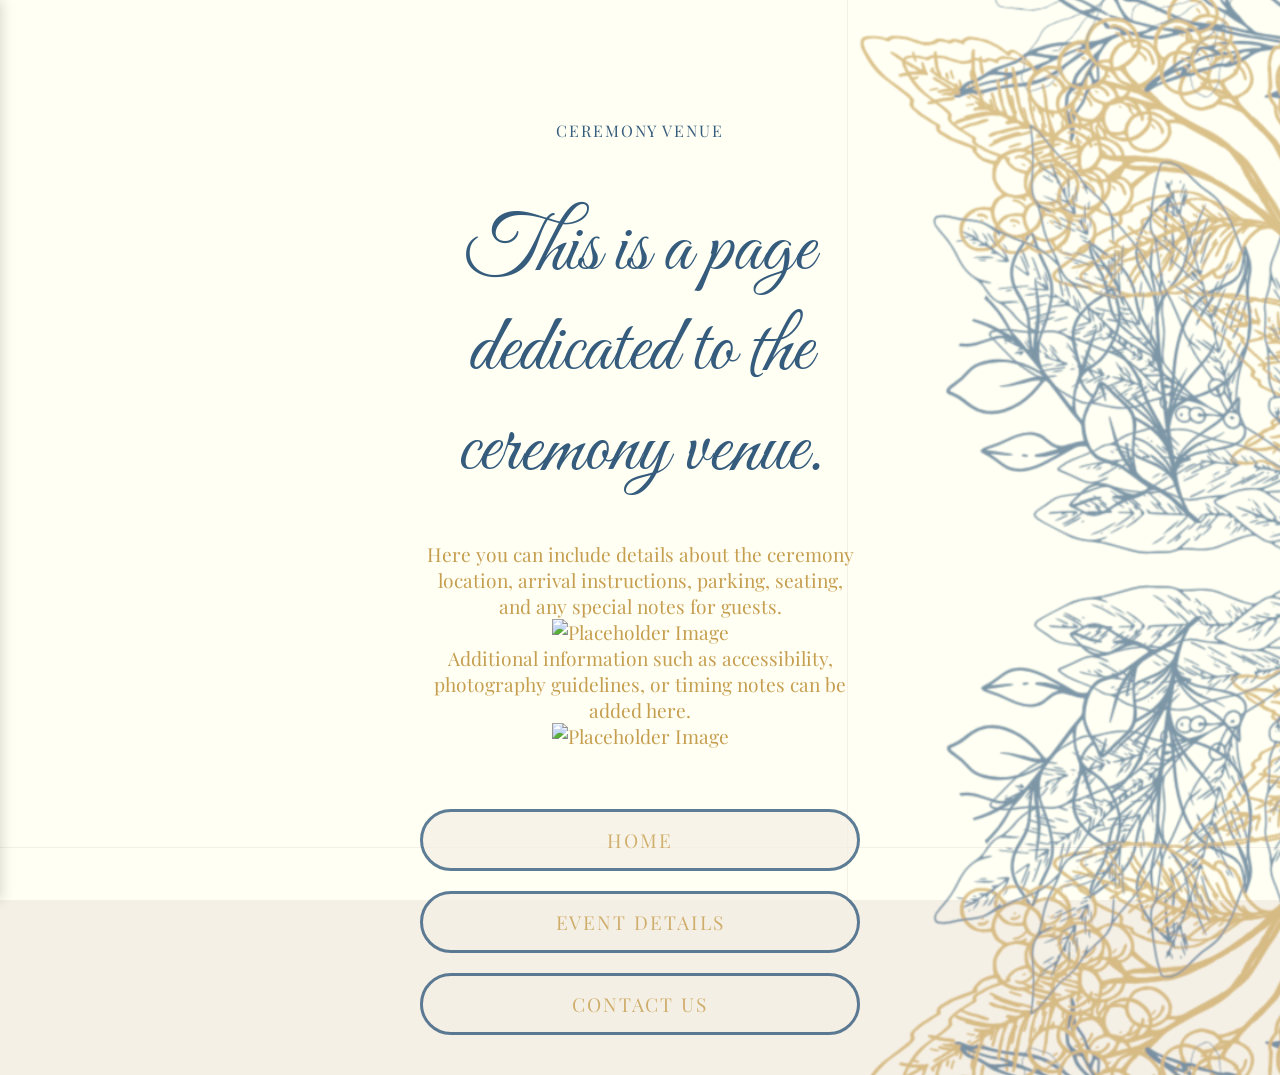
==== ceremony-venue.html @ d2f40882 "VS Code Batch Upload 1 Complete overhaul of animations  Mass produced pages based on template derive" ====
<!DOCTYPE html>
<html lang="en">
<head>
  <meta charset="UTF-8" />
  <meta name="viewport" content="width=device-width, initial-scale=1.0" />
  <title>Ceremony Venue — Jordon & Jan</title>

  <link href="https://fonts.googleapis.com/css2?family=Playfair+Display:wght@400;600&family=Great+Vibes&display=swap" rel="stylesheet">
  <link rel="stylesheet" href="assets/css/style.css" />
</head>

<body>

  <!-- Foliage background -->
  <div class="parallax-wrapper"><div class="parallax-layer layer1"></div></div>
  <div class="parallax-wrapper"><div class="parallax-layer layer2"></div></div>
  <div class="parallax-wrapper"><div class="parallax-layer layer3"></div></div>
  <div class="parallax-wrapper"><div class="parallax-layer layer4"></div></div>

  <!-- Falling leaves -->
  <div id="leafContainer"></div>

  <!-- Slide-in menu -->
  <nav class="menu" id="menu">
    <h2>Details</h2>
    <ul>
      <li><a href="/index.html">Home</a></li>
      <li><a href="/our-story.html">Our Story</a></li>
      <li><a href="/event-details.html">Event Details</a></li>
      <li><a href="/rsvp.html">RSVP</a></li>
      <li><a href="/ceremony-venue.html">Ceremony Venue</a></li>
      <li><a href="/reception-venue.html">Reception Venue</a></li>
      <li><a href="/food-and-drink.html">Food and Drink</a></li>
      <li><a href="/where-to-stay.html">Where to Stay</a></li>
      <li><a href="/registry.html">Registry</a></li>
      <li><a href="/hoelzmedia.html">HoelzMedia</a></li>
      <li><a href="/hoelzeman-trivia.html">Hoelzeman Trivia</a></li>
      <li><a href="/contact-us.html">Contact Us</a></li>
    </ul>
  </nav>

  <!-- Page content -->
  <main class="content">
    <div class="text-wrapper">

      <div class="title-serif fade-in-1">Ceremony Venue</div>
      <div class="title-script fade-in-2">This is a page dedicated to the ceremony venue.</div>

      <div class="body-text fade-in-3">
        <p>Here you can include details about the ceremony location, arrival instructions, parking, seating, and any special notes for guests.</p>
      </div>

      <img src="assets/img/placeholder1.jpg" alt="Placeholder Image" class="content-photo fade-in-3">

      <div class="body-text fade-in-4">
        <p>Additional information such as accessibility, photography guidelines, or timing notes can be added here.</p>
      </div>

      <img src="assets/img/placeholder2.jpg" alt="Placeholder Image" class="content-photo fade-in-4">

      <div class="button-row fade-in-5">
        <a href="/index.html" class="btn btn-primary">Home</a>
        <a href="/event-details.html" class="btn">Event Details</a>
        <a href="/contact-us.html" class="btn">Contact Us</a>
      </div>

    </div>
  </main>

  <script src="assets/js/main.js"></script>
</body>
</html>
---- assets/css/style.css ----
:root {
  --cream: #f5f0e6;
  --ink: #1f2430;
  --accent-blue: #355c7d;
  --accent-gold: #c69e4f;

  --flora-width: 720px;
  --content-half: 240px;
  --center-offset: 120px;
}

/* Base */
* { box-sizing: border-box; margin: 0; padding: 0px; }

body {
  font-family: 'Playfair Display', serif;
  background-color: var(--cream);
  color: var(--accent-gold);
  font-size: 1.2rem;
  min-height: 100vh;
  overflow-x: hidden;
}

/* Background texture */
body::before {
  content: "";
  position: fixed;
  inset: 0;
  background-image: url('../img/wedding_home_background.png');
  background-size: cover;
  background-position: center;
  opacity: 1;
  z-index: -10;
}

/* Pinecone intro */
.pinecone-intro {
  position: fixed;
  top: 50%;
  left: 50%;
  transform: translate(-50%, -80%);
  width: 320px;
  opacity: 0;
  animation: pineconeIntro 3.6s ease forwards;
  z-index: 0;
}

.pinecone-intro img { width: 100%; height: auto; }


.text-wrapper {
  opacity: 0;
  animation: wrapperFadeIn 0.8s ease forwards;
  animation-delay: 2.8s; /* AFTER pinecone finishes */
}

.countdown-line {
  display: flex;
  justify-content: center;
  align-items: baseline;
  gap: 2px; /* tune spacing */
  opacity: 0; /* required for fade-in */
}

.count-num {
  font-size: 4.2rem; /* big numbers */
  font-weight: 420;
  color: var(--accent-blue);
}

.count-label {
  font-size: 1.0rem; /* normal size */
  letter-spacing: 0.12em;
  text-transform: uppercase;
  color: var(--accent-gold);
  margin-left: 2px; /* small gap between number and label */
}


.fade-in-1,
.fade-in-2,
.fade-in-3,
.fade-in-4,
.fade-in-5 {
  opacity: 0; /* REQUIRED */
}

/* Foliage */
.parallax-layer {
  position: fixed;
  top: -135vh;
  height: calc(var(--flora-width) * 5);
  width: var(--flora-width);
  background-repeat: no-repeat;
  background-size: cover;
  pointer-events: none;
  opacity: 0;
  z-index: -6;
}

/* LH near */
.layer1 {
  background-image: url('../img/flora_layer1.png');
  background-position: right center;
  left: calc(50vw - var(--flora-width) - var(--content-half) + var(--center-offset));
  transform: translateX(calc(var(--slide-x)*-1));
  animation: foliageSlideInLeft 1.4s ease forwards;
  animation-delay: 2.5s;
}

/* RH near */
.layer2 {
  background-image: url('../img/flora_layer2.png');
  background-position: left center;
  left: calc(50vw + var(--content-half) - var(--center-offset));
  transform: translateX((var(--slide-x)));
  animation: foliageSlideInRight 1.4s ease forwards;
  animation-delay: 2.5s;
}

/* LH far */
.layer3 {
  background-image: url('../img/flora_layer1.png');
  background-position: right center;
  left: calc(50vw - var(--flora-width) - var(--content-half) + var(--center-offset));
  transform: translateX(calc(var(--slide-x)*-1));
  animation: foliageSlideInLeft 1.4s ease forwards;
  animation-delay: 2.5s;
}

/* RH far */
.layer4 {
  background-image: url('../img/flora_layer2.png');
  background-position: left center;
  left: calc(50vw + var(--content-half) - var(--center-offset));
  transform: translateX((var(--slide-x)));
  animation: foliageSlideInRight 1.4s ease forwards;
  animation-delay: 2.5s;
}

.parallax-wrapper {
  transform: translateY(calc(var(--scroll) * -1));
  will-change: transform;
  contain: layout;
}


/* Falling leaves */
.falling-leaf {
  position: fixed;
  top: calc(-10vh - (100vh * var(--y)));
  left: calc(1% + 99% * var(--x));
  width: 75px;
  opacity: 0;
  animation: fall var(--speed) linear infinite, leavesFadeIn 2s ease forwards;
  animation-delay: 0s, 5s;
  z-index: -4;
}

@keyframes pineconeIntro {
  0%   { opacity: 0; transform: translate(-50%, -50%) scale(0.2); }
  20%  { opacity: 1; transform: translate(-50%, -50%) scale(1); }
  50%  { transform: translate(-50%, -50%) scale(1.8); }
  70%  { transform: translate(-50%, -50%) scale(1); }
  100% { opacity: 0.2; }
}


/* Foliage slide-in keyframes */
@keyframes foliageSlideInLeft {
  from { transform: translateX(-100%); opacity: 0; }
  to   { transform: translateX(0); opacity: 0.4; }
}

@keyframes foliageSlideInRight {
  from { transform: translateX(100%); opacity: 0; }
  to   { transform: translateX(0); opacity: 0.4; }
}



@keyframes fall {
  0% { transform: translateY(0) rotate(0deg); }
  100% { transform: translateY(210vh) rotate(360deg); }
}

@keyframes leavesFadeIn {
  from { opacity: 0; }
  to { opacity: 0.4; }
}



/* Content */
.content {
  width: 100%;
  max-width: 480px;
  margin: auto;
  padding: 120px 20px 40px;
  text-align: center;
  opacity: 1;
  position: relative;
  z-index: 1;
}

/* Text fade-in sequence */
.fade-in-1 { animation: fadeInUp 1.2s ease forwards; animation-delay: 5.0s; }
.fade-in-2 { animation: fadeInUp 1.2s ease forwards; animation-delay: 5.3s; }
.fade-in-3 { animation: fadeInUp 1.2s ease forwards; animation-delay: 5.6s; }
.fade-in-4 { animation: fadeInUp 1.2s ease forwards; animation-delay: 5.9s; }
.fade-in-5 { animation: fadeInUp 1.2s ease forwards; animation-delay: 6.2s; }

@keyframes fadeInUp {
  from { opacity: 0; transform: translateY(12px); }
  to   { opacity: 1; transform: translateY(0); }
}

/* Typography */
.title-script {
  font-family: 'Great Vibes', cursive;
  font-size: 5rem;
  color: var(--accent-blue);
  margin-bottom: 40px;
}

.title-serif {
  font-size: 1rem;
  letter-spacing: 0.12em;
  text-transform: uppercase;
  color: var(--accent-blue);
  margin-bottom: 60px;
}

.countdown-label {
  font-size: 1.6rem;
  letter-spacing: 0.18em;
  text-transform: uppercase;
  margin-bottom: -10px;
}

.countdown-days {
  font-size: 3.8rem;
  margin-bottom: 60px;
  padding-bottom: 60px;
}

.countdown-days span {
  display: block;
  font-size: 1rem;
  letter-spacing: 0.10em;
  text-transform: uppercase;
  margin-top: 0px;
  margin-bottom: 120px;
}

/* Buttons */
.button-row {
  display: flex;
  flex-direction: column;
  gap: 20px;
  margin-top: 60px;
}

.btn {
  padding: 15px 15px;
  border-radius: 999px;
  background: rgba(245,240,230,0.9);
  opacity: 0.8;
  color: var(--accent-gold);
  text-decoration: none;
  letter-spacing: 0.1em;
  text-transform: uppercase;
  border: 3px solid var(--accent-blue);
}

.btn-primary {
  color: var(--accent-gold);
  padding: 15px 15px;
}

/* Menu */
.menu {
  position: fixed;
  top: 0;
  left: 0;
  height: 100vh;
  width: 75vw;
  max-width: 320px;
  background: rgba(245,240,230,0.97);
  box-shadow: 2px 0 12px rgba(0,0,0,0.15);
  transform: translateX(-100%);
  transition: transform 0.35s ease;
  z-index: 19;
  padding: 60px 20px 20px;
}

.menu.open { transform: translateX(0); }

.menu h2 {
  font-family: 'Great Vibes', cursive;
  font-size: 2.4rem;
  margin-bottom: 20px;
  color: var(--accent-gold);
}

.menu ul {
  list-style: none;
  font-size: 1.2rem;
  line-height: 2;
  color: var(--accent-blue);
}

.menu li a {
  text-decoration: none;
  color: var(--ink);
}

@keyframes wrapperFadeIn {
  from { opacity: 0; }
  to   { opacity: 1; }
}
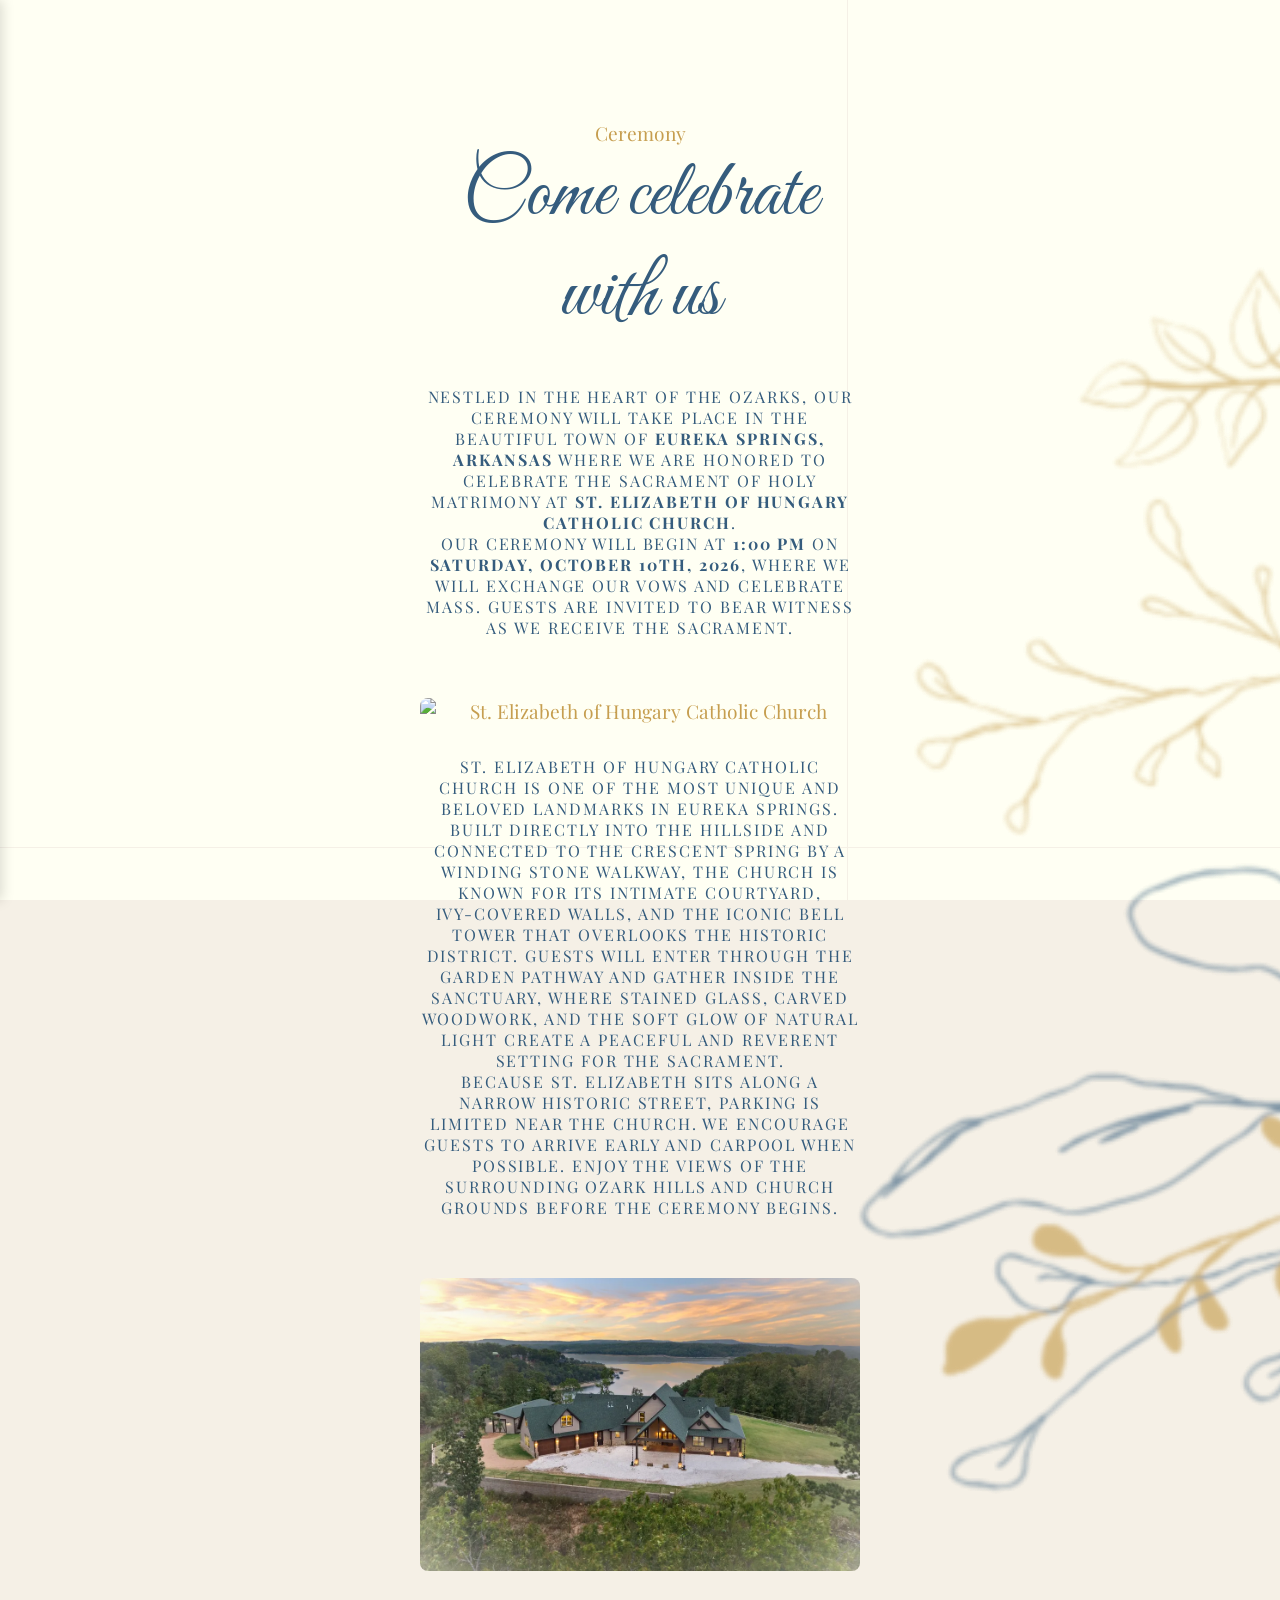
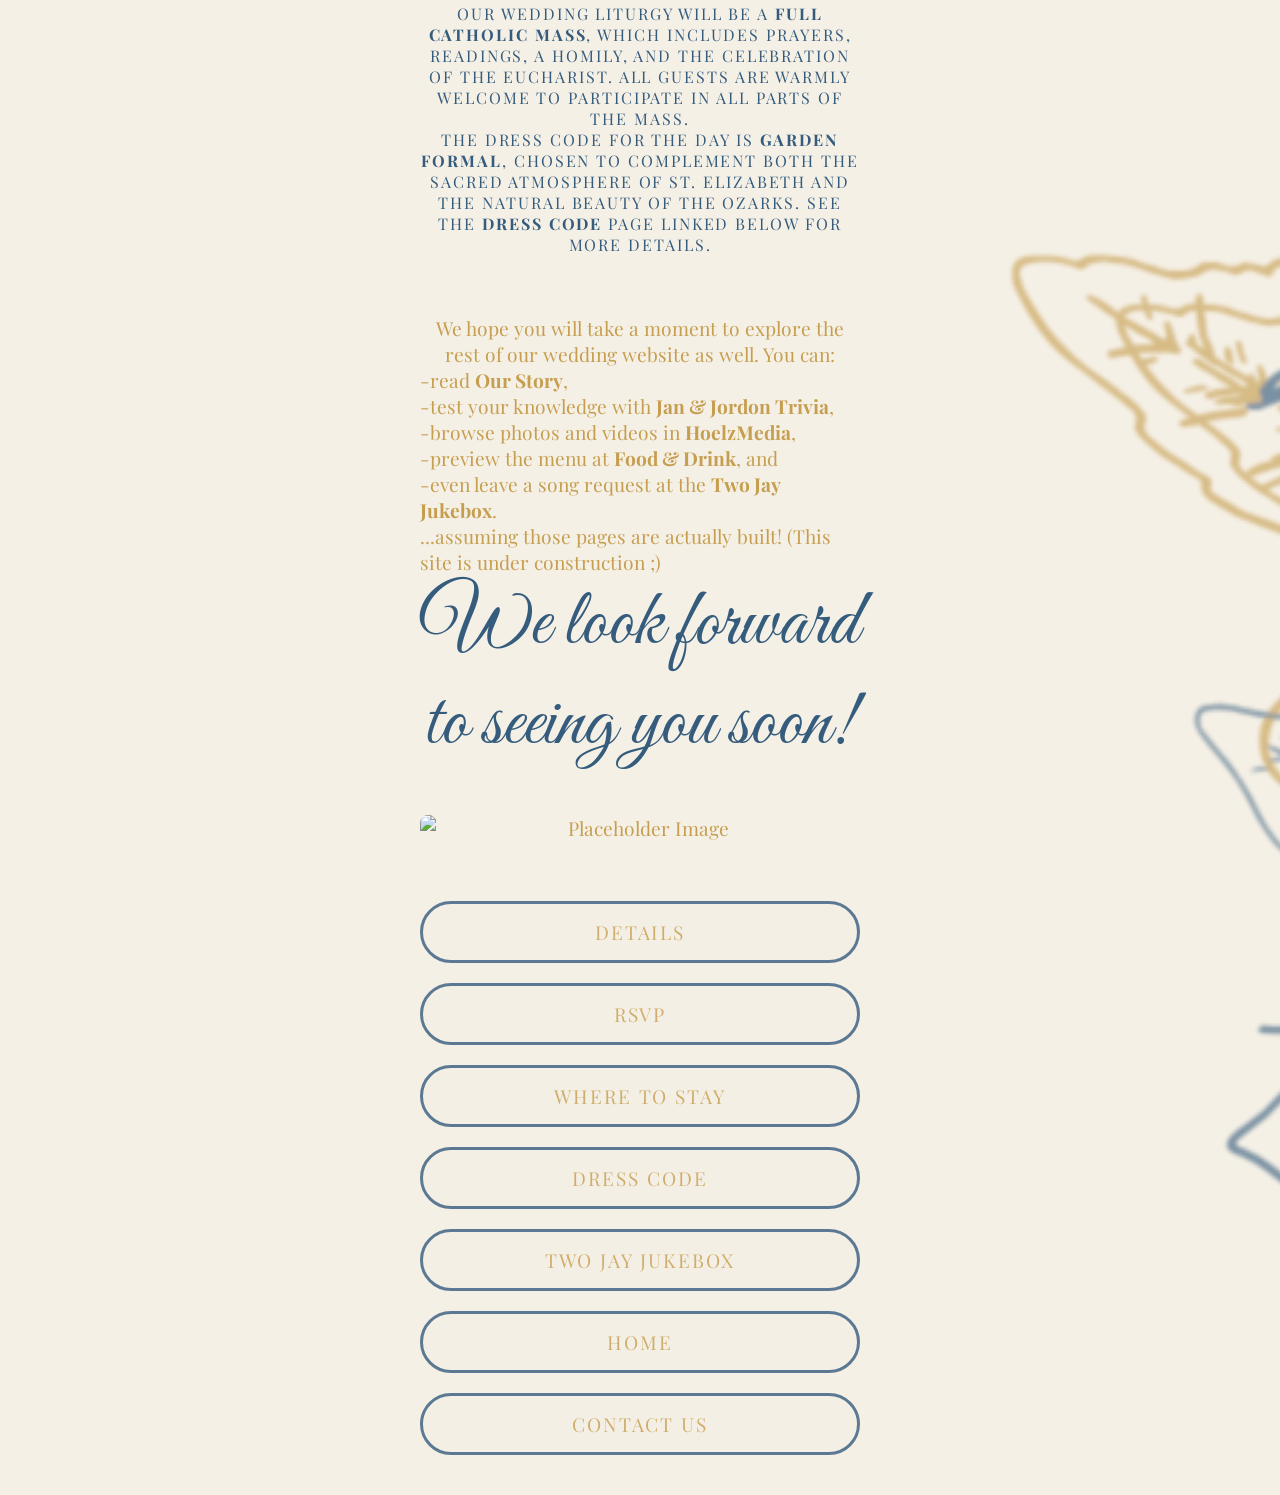
==== commit bfc3e1e6: "Batch upload 2 Continued to add large amounts of content and pages  Have not finalized many pages or" ====
--- a/ceremony-venue.html
+++ b/ceremony-venue.html
@@ -3,7 +3,7 @@
 <head>
   <meta charset="UTF-8" />
   <meta name="viewport" content="width=device-width, initial-scale=1.0" />
-  <title>Ceremony Venue — Jordon & Jan</title>
+  <title>Ceremony — Jordon & Jan</title>
 
   <link href="https://fonts.googleapis.com/css2?family=Playfair+Display:wght@400;600&family=Great+Vibes&display=swap" rel="stylesheet">
   <link rel="stylesheet" href="assets/css/style.css" />
@@ -25,17 +25,19 @@
     <h2>Details</h2>
     <ul>
       <li><a href="/index.html">Home</a></li>
-      <li><a href="/our-story.html">Our Story</a></li>
       <li><a href="/event-details.html">Event Details</a></li>
       <li><a href="/rsvp.html">RSVP</a></li>
-      <li><a href="/ceremony-venue.html">Ceremony Venue</a></li>
-      <li><a href="/reception-venue.html">Reception Venue</a></li>
+      <li><a href="/our-story.html">Our Story</a></li>
+      <li><a href="/ceremony-venue.html">Ceremony</a></li>
+      <li><a href="/reception-venue.html">Reception</a></li>
       <li><a href="/food-and-drink.html">Food and Drink</a></li>
+      <li><a href="/two-jay-jukebox.html">Two Jay Jukebox</a></li>
       <li><a href="/where-to-stay.html">Where to Stay</a></li>
       <li><a href="/registry.html">Registry</a></li>
       <li><a href="/hoelzmedia.html">HoelzMedia</a></li>
       <li><a href="/hoelzeman-trivia.html">Hoelzeman Trivia</a></li>
       <li><a href="/contact-us.html">Contact Us</a></li>
+      <li><a href="/dress-code.html">Dress Code</a></li>
     </ul>
   </nav>
 
@@ -43,24 +45,66 @@
   <main class="content">
     <div class="text-wrapper">
 
-      <div class="title-serif fade-in-1">Ceremony Venue</div>
-      <div class="title-script fade-in-2">This is a page dedicated to the ceremony venue.</div>
+      <!-- Title -->
+      <div class="body-text fade-in-4">Ceremony</div>
 
-      <div class="body-text fade-in-3">
-        <p>Here you can include details about the ceremony location, arrival instructions, parking, seating, and any special notes for guests.</p>
+      <!-- Subtitle -->
+      <div class="title-script fade-in-2">Come celebrate with us</div>
+
+      <!-- Body text block 1 -->
+      <div class="title-serif fade-in-3">
+        <p>Nestled in the heart of the Ozarks, our ceremony will take place in the beautiful town of <strong>Eureka Springs, Arkansas</strong> where we are honored to celebrate the Sacrament of Holy Matrimony at <strong>St. Elizabeth of Hungary Catholic Church</strong>.</p>
+
+        <p>Our ceremony will begin at <strong>1:00 PM</strong> on <strong>Saturday, October 10th, 2026</strong>, where we will exchange our vows and celebrate Mass. Guests are invited to bear witness as we receive the Sacrament.</p>
       </div>
 
-      <img src="assets/img/placeholder1.jpg" alt="Placeholder Image" class="content-photo fade-in-3">
+      <!-- Image -->
+      <img src="assets/img/church1.png" class="content-photo"  alt="St. Elizabeth of Hungary Catholic Church" class="content-photo fade-in-3">
 
-      <div class="body-text fade-in-4">
-        <p>Additional information such as accessibility, photography guidelines, or timing notes can be added here.</p>
+      <!-- Body text block 2 -->
+      <!-- Body text block 2 -->
+      <div class="title-serif fade-in-3">
+        <p>St. Elizabeth of Hungary Catholic Church is one of the most unique and beloved landmarks in Eureka Springs. Built directly into the hillside and connected to the Crescent Spring by a winding stone walkway, the church is known for its intimate courtyard, ivy‑covered walls, and the iconic bell tower that overlooks the historic district. Guests will enter through the garden pathway and gather inside the sanctuary, where stained glass, carved woodwork, and the soft glow of natural light create a peaceful and reverent setting for the Sacrament.</p>
+
+        <p>Because St. Elizabeth sits along a narrow historic street, parking is limited near the church. We encourage guests to arrive early and carpool when possible. Enjoy the views of the surrounding Ozark hills and church grounds before the ceremony begins.</p>
       </div>
 
-      <img src="assets/img/placeholder2.jpg" alt="Placeholder Image" class="content-photo fade-in-4">
+      <!-- Image -->
+      <img src="assets/img/venue1.png" class="content-photo fade-in-4" alt="St. Elizabeth of Hungary Catholic Church">
 
+      <!-- Body text block 3 -->
+      <div class="title-serif fade-in-3">
+        <p>Our wedding liturgy will be a <strong>full Catholic Mass</strong>, which includes prayers, readings, a homily, and the celebration of the Eucharist. All guests are warmly welcome to participate in all parts of the mass.</p>
+
+        <p>The dress code for the day is <strong>Garden Formal</strong>, chosen to complement both the sacred atmosphere of St. Elizabeth and the natural beauty of the Ozarks. See the <strong>Dress Code</strong> page linked below for more details.</p>
+      </div>
+
+
+      <!-- Body text block 4 -->
+      <div class="body-text fade-in-4">
+        <p>We hope you will take a moment to explore the rest of our wedding website as well. You can:</p>
+
+        <p style="text-align: left;">-read <strong>Our Story</strong>,</p>
+        <p style="text-align: left;">-test your knowledge with <strong>Jan & Jordon Trivia</strong>,</p>
+        <p style="text-align: left;">-browse photos and videos in <strong>HoelzMedia</strong>,</p>
+        <p style="text-align: left;">-preview the menu at <strong>Food & Drink</strong>, and</p>
+        <p style="text-align: left;">-even leave a song request at the <strong>Two Jay Jukebox</strong>.</p>
+        <p style="text-align: left;">...assuming those pages are actually built! (This site is under construction ;)</p>
+      </div>
+
+      <div class="title-script fade-in-2">We look forward to seeing you soon!</div>
+
+      <!-- Image -->
+      <img src="assets/img/nwa1.png" class="content-photo"  alt="Placeholder Image" class="content-photo fade-in-4">
+
+      <!-- Buttons -->
       <div class="button-row fade-in-5">
+        <a id="detailsButton" class="btn btn-primary">Details</a>
+        <a href="/rsvp.html" class="btn">RSVP</a>
+        <a href="/where-to-stay.html" class="btn btn-primary">Where to Stay</a>
+        <a href="/dress-code.html" class="btn">Dress Code</a>
+        <a href="/two-jay-jukebox.html" class="btn">Two Jay Jukebox</a>
         <a href="/index.html" class="btn btn-primary">Home</a>
-        <a href="/event-details.html" class="btn">Event Details</a>
         <a href="/contact-us.html" class="btn">Contact Us</a>
       </div>
 
@@ -70,4 +114,3 @@
   <script src="assets/js/main.js"></script>
 </body>
 </html>
-
--- a/assets/css/style.css
+++ b/assets/css/style.css
@@ -4,7 +4,10 @@
   --accent-blue: #355c7d;
   --accent-gold: #c69e4f;
 
-  --flora-width: 720px;
+  /* Very wide foliage panels so they overflow off-screen horizontally */
+  --flora-width: 1800px;
+
+  /* Half of content max-width (480px) */
   --content-half: 240px;
   --center-offset: 120px;
 }
@@ -88,14 +91,14 @@
 /* Foliage */
 .parallax-layer {
   position: fixed;
-  top: -135vh;
-  height: calc(var(--flora-width) * 5);
-  width: var(--flora-width);
+  top: -150vh;                 /* start well above viewport */
+  height: calc(var(--flora-width)*5.09);               /* 5.09× width to preserve png proportions */
+  width: var(--flora-width);   /* very wide, fills side white space */
   background-repeat: no-repeat;
   background-size: cover;
   pointer-events: none;
   opacity: 0;
-  z-index: -6;
+  z-index: -6;                 /* above background, below leaves/content */
 }
 
 /* LH near */
@@ -202,6 +205,15 @@
   position: relative;
   z-index: 1;
 }
+
+.content-photo {
+  width: 100%;
+  max-width: 480px;
+  display: block;
+  margin: 2rem auto;
+  border-radius: 8px;
+}
+
 
 /* Text fade-in sequence */
 .fade-in-1 { animation: fadeInUp 1.2s ease forwards; animation-delay: 5.0s; }
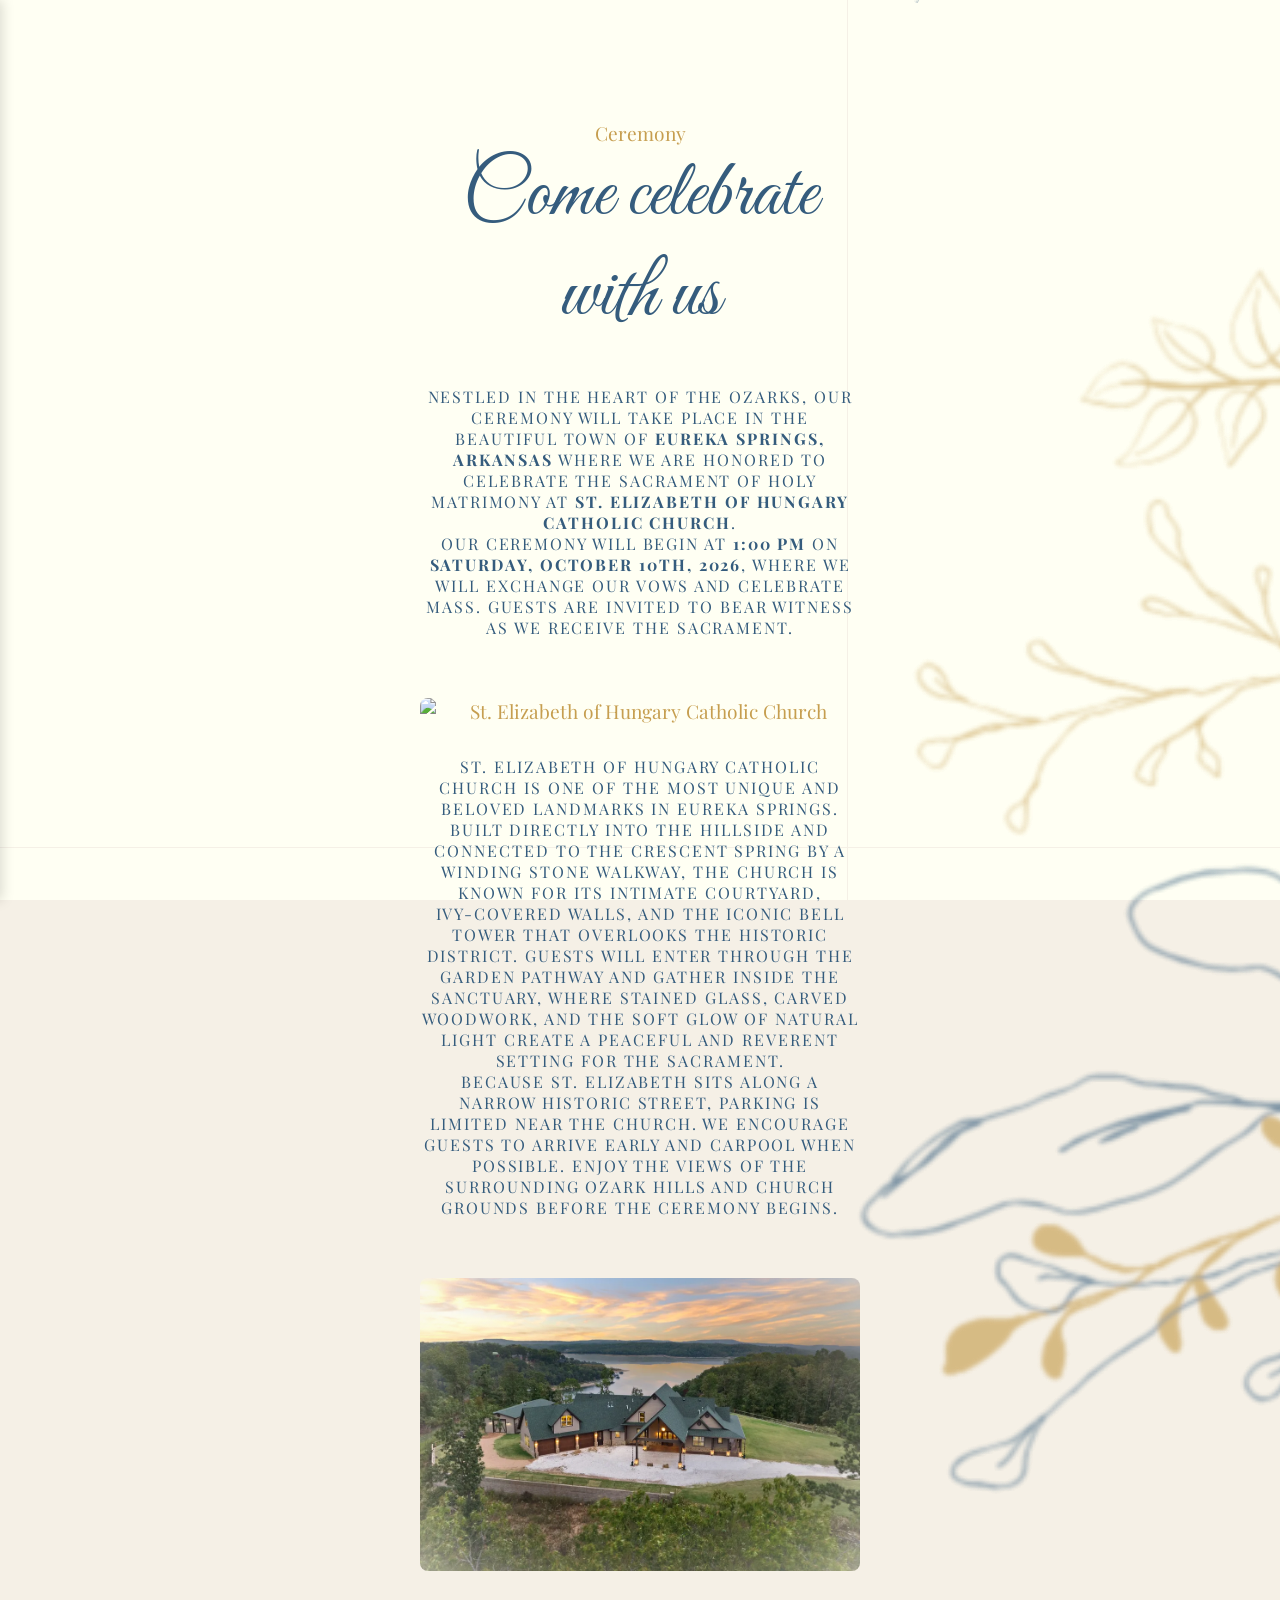
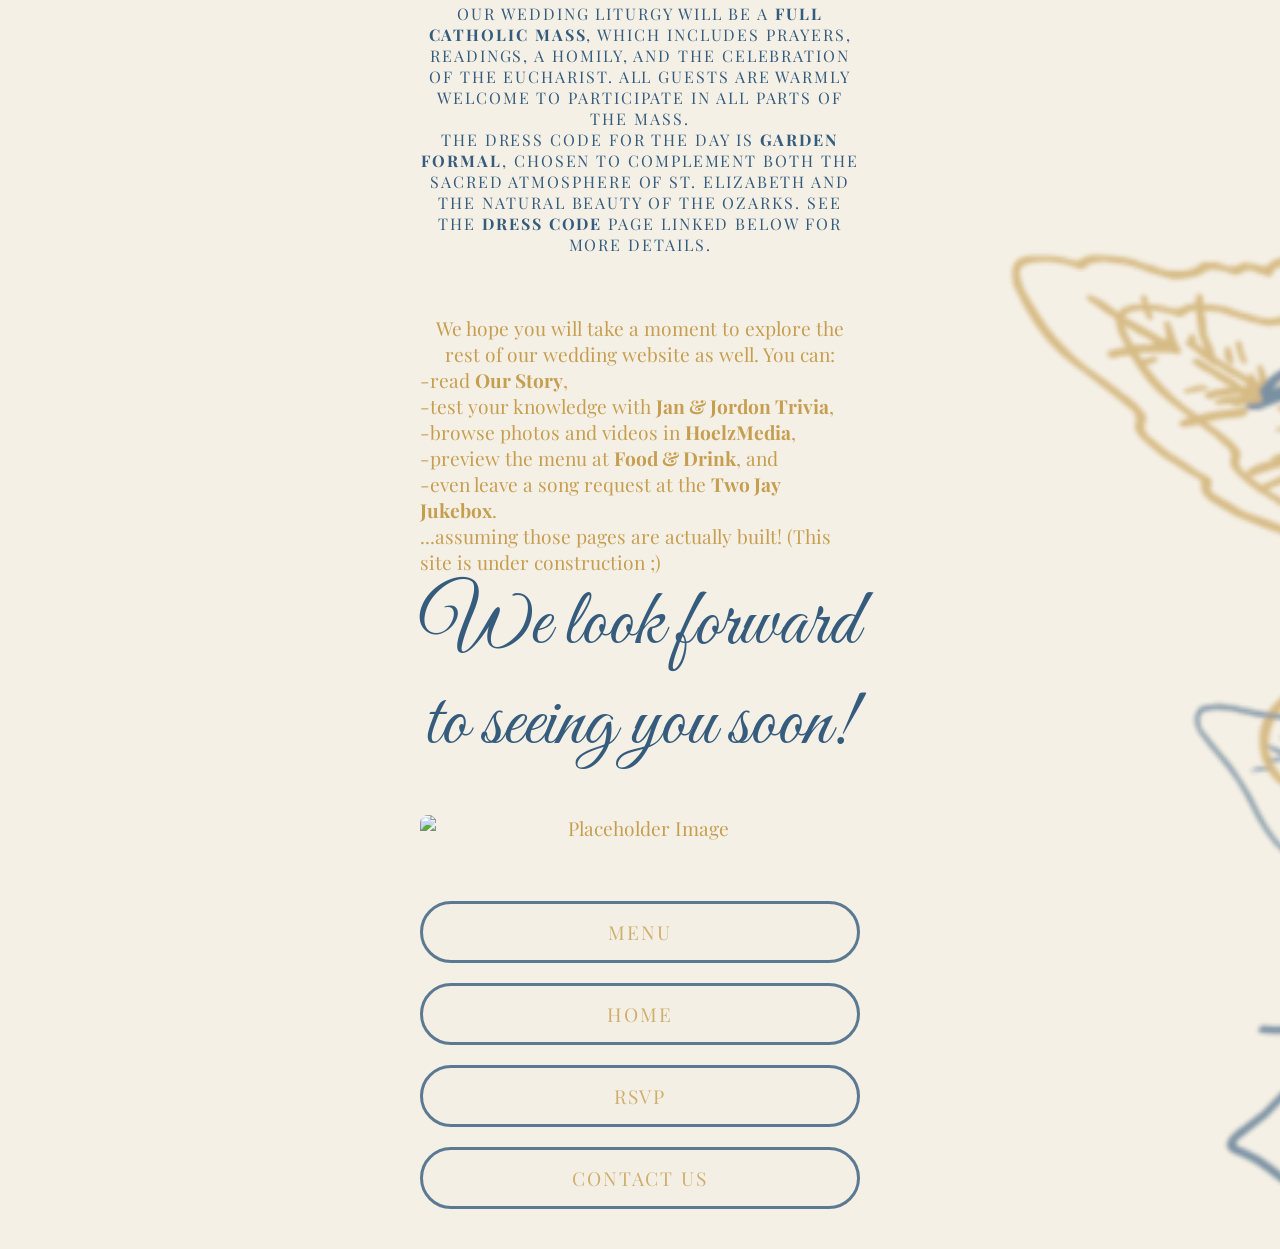
==== commit de52ebc3: "Button and Menu Optimization Optimized and standardized slide menu and button layout to support more" ====
--- a/ceremony-venue.html
+++ b/ceremony-venue.html
@@ -6,7 +6,7 @@
   <title>Ceremony — Jordon & Jan</title>
 
   <link href="https://fonts.googleapis.com/css2?family=Playfair+Display:wght@400;600&family=Great+Vibes&display=swap" rel="stylesheet">
-  <link rel="stylesheet" href="assets/css/style.css" />
+  <link rel="stylesheet" href="assets/css/altstyle.css" />
 </head>
 
 <body>
@@ -20,22 +20,22 @@
   <!-- Falling leaves -->
   <div id="leafContainer"></div>
 
-  <!-- Slide-in menu -->
+    <!-- Slide-in menu -->
   <nav class="menu" id="menu">
-    <h2>Details</h2>
+    <h2>Menu</h2>
     <ul>
       <li><a href="/index.html">Home</a></li>
+      <li><a href="/rsvp.html">RSVP</a></li> 
+      <li><a href="/our-story.html">Our Story</a></li>      
       <li><a href="/event-details.html">Event Details</a></li>
-      <li><a href="/rsvp.html">RSVP</a></li>
-      <li><a href="/our-story.html">Our Story</a></li>
       <li><a href="/ceremony-venue.html">Ceremony</a></li>
       <li><a href="/reception-venue.html">Reception</a></li>
       <li><a href="/food-and-drink.html">Food and Drink</a></li>
-      <li><a href="/two-jay-jukebox.html">Two Jay Jukebox</a></li>
       <li><a href="/where-to-stay.html">Where to Stay</a></li>
       <li><a href="/registry.html">Registry</a></li>
       <li><a href="/hoelzmedia.html">HoelzMedia</a></li>
-      <li><a href="/hoelzeman-trivia.html">Hoelzeman Trivia</a></li>
+      <li><a href="/hoelzeman-trivia.html">Jan & Jordon Trivia</a></li>
+      <li><a href="/two-jay-jukebox.html">Two Jay Jukebox</a></li>
       <li><a href="/contact-us.html">Contact Us</a></li>
       <li><a href="/dress-code.html">Dress Code</a></li>
     </ul>
@@ -99,12 +99,9 @@
 
       <!-- Buttons -->
       <div class="button-row fade-in-5">
-        <a id="detailsButton" class="btn btn-primary">Details</a>
+        <a id="detailsButton" class="btn btn-primary">Menu</a>
+        <a href="/index.html" class="btn btn-primary">Home</a>
         <a href="/rsvp.html" class="btn">RSVP</a>
-        <a href="/where-to-stay.html" class="btn btn-primary">Where to Stay</a>
-        <a href="/dress-code.html" class="btn">Dress Code</a>
-        <a href="/two-jay-jukebox.html" class="btn">Two Jay Jukebox</a>
-        <a href="/index.html" class="btn btn-primary">Home</a>
         <a href="/contact-us.html" class="btn">Contact Us</a>
       </div>
 
--- a/assets/css/altstyle.css
+++ b/assets/css/altstyle.css
@@ -0,0 +1,332 @@
+:root {
+  --cream: #f5f0e6;
+  --ink: #1f2430;
+  --accent-blue: #355c7d;
+  --accent-gold: #c69e4f;
+
+  /* Very wide foliage panels so they overflow off-screen horizontally */
+  --flora-width: 1800px;
+
+  /* Half of content max-width (480px) */
+  --content-half: 240px;
+  --center-offset: 120px;
+}
+
+/* Base */
+* { box-sizing: border-box; margin: 0; padding: 0px; }
+
+body {
+  font-family: 'Playfair Display', serif;
+  background-color: var(--cream);
+  color: var(--accent-gold);
+  font-size: 1.2rem;
+  min-height: 100vh;
+  overflow-x: hidden;
+}
+
+/* Background texture */
+body::before {
+  content: "";
+  position: fixed;
+  inset: 0;
+  background-image: url('../img/wedding_home_background.png');
+  background-size: cover;
+  background-position: center;
+  opacity: 1;
+  z-index: -10;
+}
+
+/* Pinecone intro */
+.pinecone-intro {
+  position: fixed;
+  top: 50%;
+  left: 50%;
+  transform: translate(-50%, -80%);
+  width: 320px;
+  opacity: 0;
+  animation: pineconeIntro 3.6s ease forwards;
+  z-index: 0;
+}
+
+.pinecone-intro img { width: 100%; height: auto; }
+
+
+.text-wrapper {
+  opacity: 0;
+  animation: wrapperFadeIn 0.8s ease forwards;
+  animation-delay: 0.0s; 
+}
+
+.countdown-line {
+  display: flex;
+  justify-content: center;
+  align-items: baseline;
+  gap: 2px; /* tune spacing */
+  opacity: 0; /* required for fade-in */
+}
+
+.count-num {
+  font-size: 4.2rem; /* big numbers */
+  font-weight: 420;
+  color: var(--accent-blue);
+}
+
+.count-label {
+  font-size: 1.0rem; /* normal size */
+  letter-spacing: 0.12em;
+  text-transform: uppercase;
+  color: var(--accent-gold);
+  margin-left: 2px; /* small gap between number and label */
+}
+
+
+.fade-in-1,
+.fade-in-2,
+.fade-in-3,
+.fade-in-4,
+.fade-in-5 {
+  opacity: 0; /* REQUIRED */
+}
+
+/* Foliage */
+.parallax-layer {
+  position: fixed;
+  top: -150vh;                 /* start well above viewport */
+  height: calc(var(--flora-width)*5.09);               /* 5.09× width to preserve png proportions */
+  width: var(--flora-width);   /* very wide, fills side white space */
+  background-repeat: no-repeat;
+  background-size: cover;
+  pointer-events: none;
+  opacity: 0;
+  z-index: -6;                 /* above background, below leaves/content */
+}
+
+/* LH near */
+.layer1 {
+  background-image: url('../img/flora_layer1.png');
+  background-position: right center;
+  left: calc(50vw - var(--flora-width) - var(--content-half) + var(--center-offset));
+  transform: translateX(calc(var(--slide-x)*-1));
+  animation: foliageSlideInLeft 1.4s ease forwards;
+  animation-delay: 0.0s;
+}
+
+/* RH near */
+.layer2 {
+  background-image: url('../img/flora_layer2.png');
+  background-position: left center;
+  left: calc(50vw + var(--content-half) - var(--center-offset));
+  transform: translateX((var(--slide-x)));
+  animation: foliageSlideInRight 1.4s ease forwards;
+  animation-delay: 0.0s;
+}
+
+/* LH far */
+.layer3 {
+  background-image: url('../img/flora_layer1.png');
+  background-position: right center;
+  left: calc(50vw - var(--flora-width) - var(--content-half) + var(--center-offset));
+  transform: translateX(calc(var(--slide-x)*-1));
+  animation: foliageSlideInLeft 1.4s ease forwards;
+  animation-delay: 0.0s;
+}
+
+/* RH far */
+.layer4 {
+  background-image: url('../img/flora_layer2.png');
+  background-position: left center;
+  left: calc(50vw + var(--content-half) - var(--center-offset));
+  transform: translateX((var(--slide-x)));
+  animation: foliageSlideInRight 1.4s ease forwards;
+  animation-delay: 0.0s;
+}
+
+.parallax-wrapper {
+  transform: translateY(calc(var(--scroll) * -1));
+  will-change: transform;
+  contain: layout;
+}
+
+
+/* Falling leaves */
+.falling-leaf {
+  position: fixed;
+  top: calc(-10vh - (100vh * var(--y)));
+  left: calc(1% + 99% * var(--x));
+  width: 75px;
+  opacity: 0;
+  animation: fall var(--speed) linear infinite, leavesFadeIn 2s ease forwards;
+  z-index: -4;
+}
+
+@keyframes pineconeIntro {
+  0%   { opacity: 0; transform: translate(-50%, -50%) scale(0.2); }
+  20%  { opacity: 1; transform: translate(-50%, -50%) scale(1); }
+  50%  { transform: translate(-50%, -50%) scale(1.8); }
+  70%  { transform: translate(-50%, -50%) scale(1); }
+  100% { opacity: 0.2; }
+}
+
+
+/* Foliage slide-in keyframes */
+@keyframes foliageSlideInLeft {
+  from { transform: translateX(-100%); opacity: 0; }
+  to   { transform: translateX(0); opacity: 0.4; }
+}
+
+@keyframes foliageSlideInRight {
+  from { transform: translateX(100%); opacity: 0; }
+  to   { transform: translateX(0); opacity: 0.4; }
+}
+
+
+
+@keyframes fall {
+  0% { transform: translateY(0) rotate(0deg); }
+  100% { transform: translateY(210vh) rotate(360deg); }
+}
+
+@keyframes leavesFadeIn {
+  from { opacity: 0; }
+  to { opacity: 0.4; }
+}
+
+
+
+/* Content */
+.content {
+  width: 100%;
+  max-width: 480px;
+  margin: auto;
+  padding: 120px 20px 40px;
+  text-align: center;
+  opacity: 1;
+  position: relative;
+  z-index: 1;
+}
+
+.content-photo {
+  width: 100%;
+  max-width: 480px;
+  display: block;
+  margin: 2rem auto;
+  border-radius: 8px;
+}
+
+
+/* Text fade-in sequence */
+.fade-in-1 { animation: fadeInUp 1.2s ease forwards; animation-delay: 0.3s; }
+.fade-in-2 { animation: fadeInUp 1.2s ease forwards; animation-delay: 0.6s; }
+.fade-in-3 { animation: fadeInUp 1.2s ease forwards; animation-delay: 0.9s; }
+.fade-in-4 { animation: fadeInUp 1.2s ease forwards; animation-delay: 1.2s; }
+.fade-in-5 { animation: fadeInUp 1.2s ease forwards; animation-delay: 1.5s; }
+
+@keyframes fadeInUp {
+  from { opacity: 0; transform: translateY(12px); }
+  to   { opacity: 1; transform: translateY(0); }
+}
+
+/* Typography */
+.title-script {
+  font-family: 'Great Vibes', cursive;
+  font-size: 5rem;
+  color: var(--accent-blue);
+  margin-bottom: 40px;
+}
+
+.title-serif {
+  font-size: 1rem;
+  letter-spacing: 0.12em;
+  text-transform: uppercase;
+  color: var(--accent-blue);
+  margin-bottom: 60px;
+}
+
+.countdown-label {
+  font-size: 1.6rem;
+  letter-spacing: 0.18em;
+  text-transform: uppercase;
+  margin-bottom: -10px;
+}
+
+.countdown-days {
+  font-size: 3.8rem;
+  margin-bottom: 60px;
+  padding-bottom: 60px;
+}
+
+.countdown-days span {
+  display: block;
+  font-size: 1rem;
+  letter-spacing: 0.10em;
+  text-transform: uppercase;
+  margin-top: 0px;
+  margin-bottom: 120px;
+}
+
+/* Buttons */
+.button-row {
+  display: flex;
+  flex-direction: column;
+  gap: 20px;
+  margin-top: 60px;
+}
+
+.btn {
+  padding: 15px 15px;
+  border-radius: 999px;
+  background: rgba(245,240,230,0.9);
+  opacity: 0.8;
+  color: var(--accent-gold);
+  text-decoration: none;
+  letter-spacing: 0.1em;
+  text-transform: uppercase;
+  border: 3px solid var(--accent-blue);
+}
+
+.btn-primary {
+  color: var(--accent-gold);
+  padding: 15px 15px;
+}
+
+/* Menu */
+.menu {
+  position: fixed;
+  top: 0;
+  left: 0;
+  height: 100vh;
+  width: 75vw;
+  max-width: 320px;
+  background: rgba(245,240,230,0.97);
+  box-shadow: 2px 0 12px rgba(0,0,0,0.15);
+  transform: translateX(-100%);
+  transition: transform 0.35s ease;
+  z-index: 19;
+  padding: 60px 20px 20px;
+}
+
+.menu.open { transform: translateX(0); }
+
+.menu h2 {
+  font-family: 'Great Vibes', cursive;
+  font-size: 2.4rem;
+  margin-bottom: 20px;
+  color: var(--accent-gold);
+}
+
+.menu ul {
+  list-style: none;
+  font-size: 1.2rem;
+  line-height: 2;
+  color: var(--accent-blue);
+}
+
+.menu li a {
+  text-decoration: none;
+  color: var(--ink);
+}
+
+@keyframes wrapperFadeIn {
+  from { opacity: 0; }
+  to   { opacity: 1; }
+}
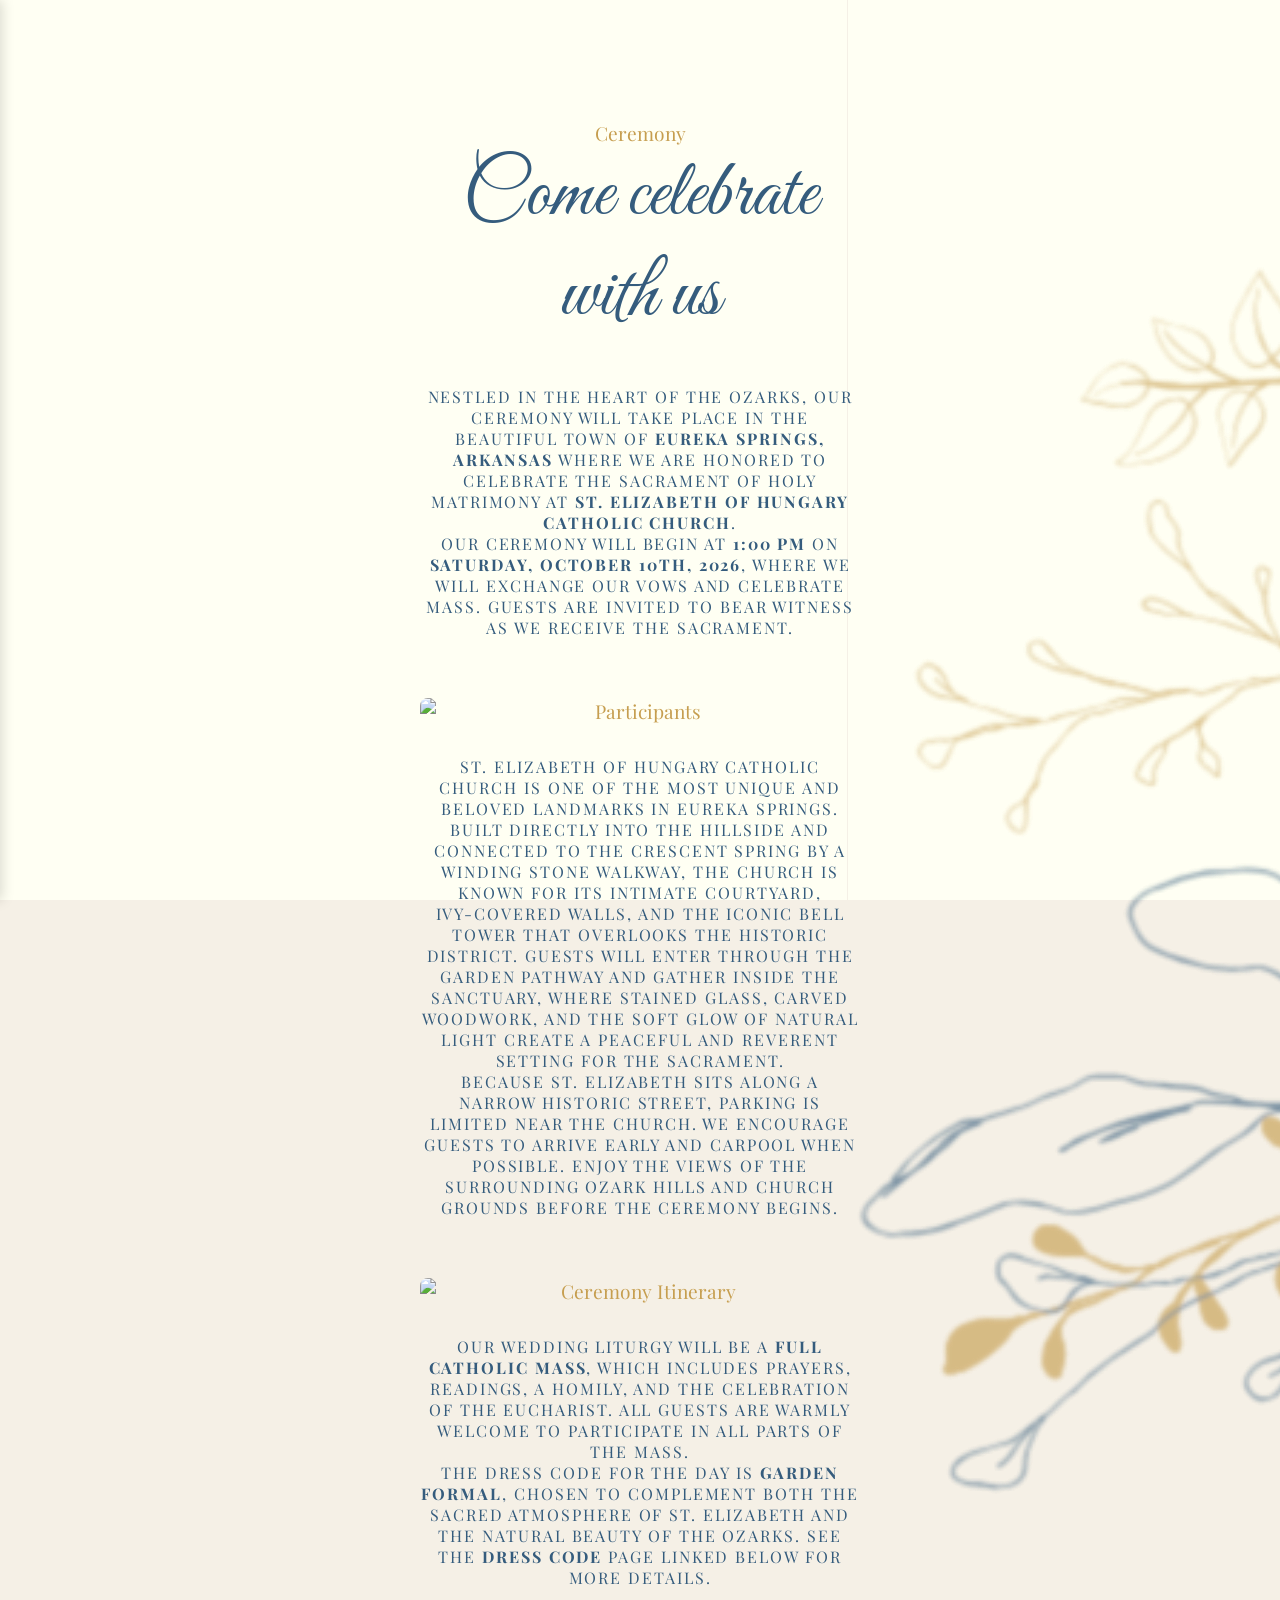
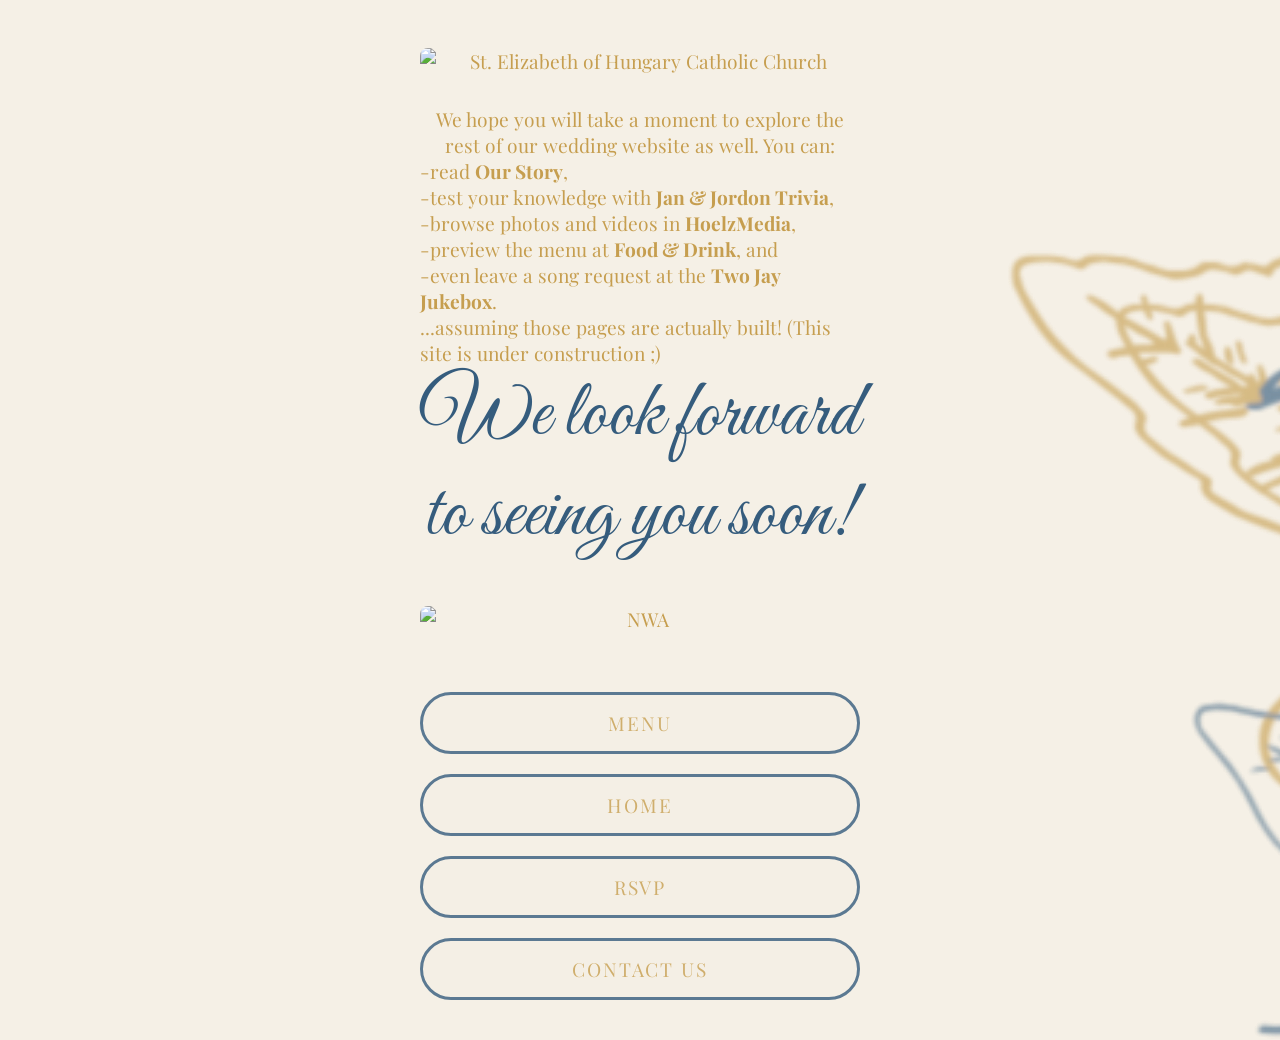
==== commit 774ff956: "Added Registry and Pics Added images of itineraries and participants etc. created by Jan" ====
--- a/ceremony-venue.html
+++ b/ceremony-venue.html
@@ -25,7 +25,7 @@
     <h2>Menu</h2>
     <ul>
       <li><a href="/index.html">Home</a></li>
-      <li><a href="/rsvp.html">RSVP</a></li> 
+      <li><a href="/rsvp.html">RSVP</a></li>   
       <li><a href="/our-story.html">Our Story</a></li>      
       <li><a href="/event-details.html">Event Details</a></li>
       <li><a href="/ceremony-venue.html">Ceremony</a></li>
@@ -33,7 +33,6 @@
       <li><a href="/food-and-drink.html">Food and Drink</a></li>
       <li><a href="/where-to-stay.html">Where to Stay</a></li>
       <li><a href="/registry.html">Registry</a></li>
-      <li><a href="/hoelzmedia.html">HoelzMedia</a></li>
       <li><a href="/hoelzeman-trivia.html">Jan & Jordon Trivia</a></li>
       <li><a href="/two-jay-jukebox.html">Two Jay Jukebox</a></li>
       <li><a href="/contact-us.html">Contact Us</a></li>
@@ -59,7 +58,7 @@
       </div>
 
       <!-- Image -->
-      <img src="assets/img/church1.png" class="content-photo"  alt="St. Elizabeth of Hungary Catholic Church" class="content-photo fade-in-3">
+      <img src="cover.png" class="content-photo"  alt="Participants" class="content-photo fade-in-3">
 
       <!-- Body text block 2 -->
       <!-- Body text block 2 -->
@@ -70,7 +69,7 @@
       </div>
 
       <!-- Image -->
-      <img src="assets/img/venue1.png" class="content-photo fade-in-4" alt="St. Elizabeth of Hungary Catholic Church">
+      <img src="ceremony.png" class="content-photo fade-in-4" alt="Ceremony Itinerary">
 
       <!-- Body text block 3 -->
       <div class="title-serif fade-in-3">
@@ -78,6 +77,9 @@
 
         <p>The dress code for the day is <strong>Garden Formal</strong>, chosen to complement both the sacred atmosphere of St. Elizabeth and the natural beauty of the Ozarks. See the <strong>Dress Code</strong> page linked below for more details.</p>
       </div>
+
+      <!-- Image -->
+      <img src="assets/img/church1.png" class="content-photo"  alt="St. Elizabeth of Hungary Catholic Church" class="content-photo fade-in-3">
 
 
       <!-- Body text block 4 -->
@@ -95,7 +97,7 @@
       <div class="title-script fade-in-2">We look forward to seeing you soon!</div>
 
       <!-- Image -->
-      <img src="assets/img/nwa1.png" class="content-photo"  alt="Placeholder Image" class="content-photo fade-in-4">
+      <img src="assets/img/nwa1.png" class="content-photo"  alt="NWA" class="content-photo fade-in-4">
 
       <!-- Buttons -->
       <div class="button-row fade-in-5">
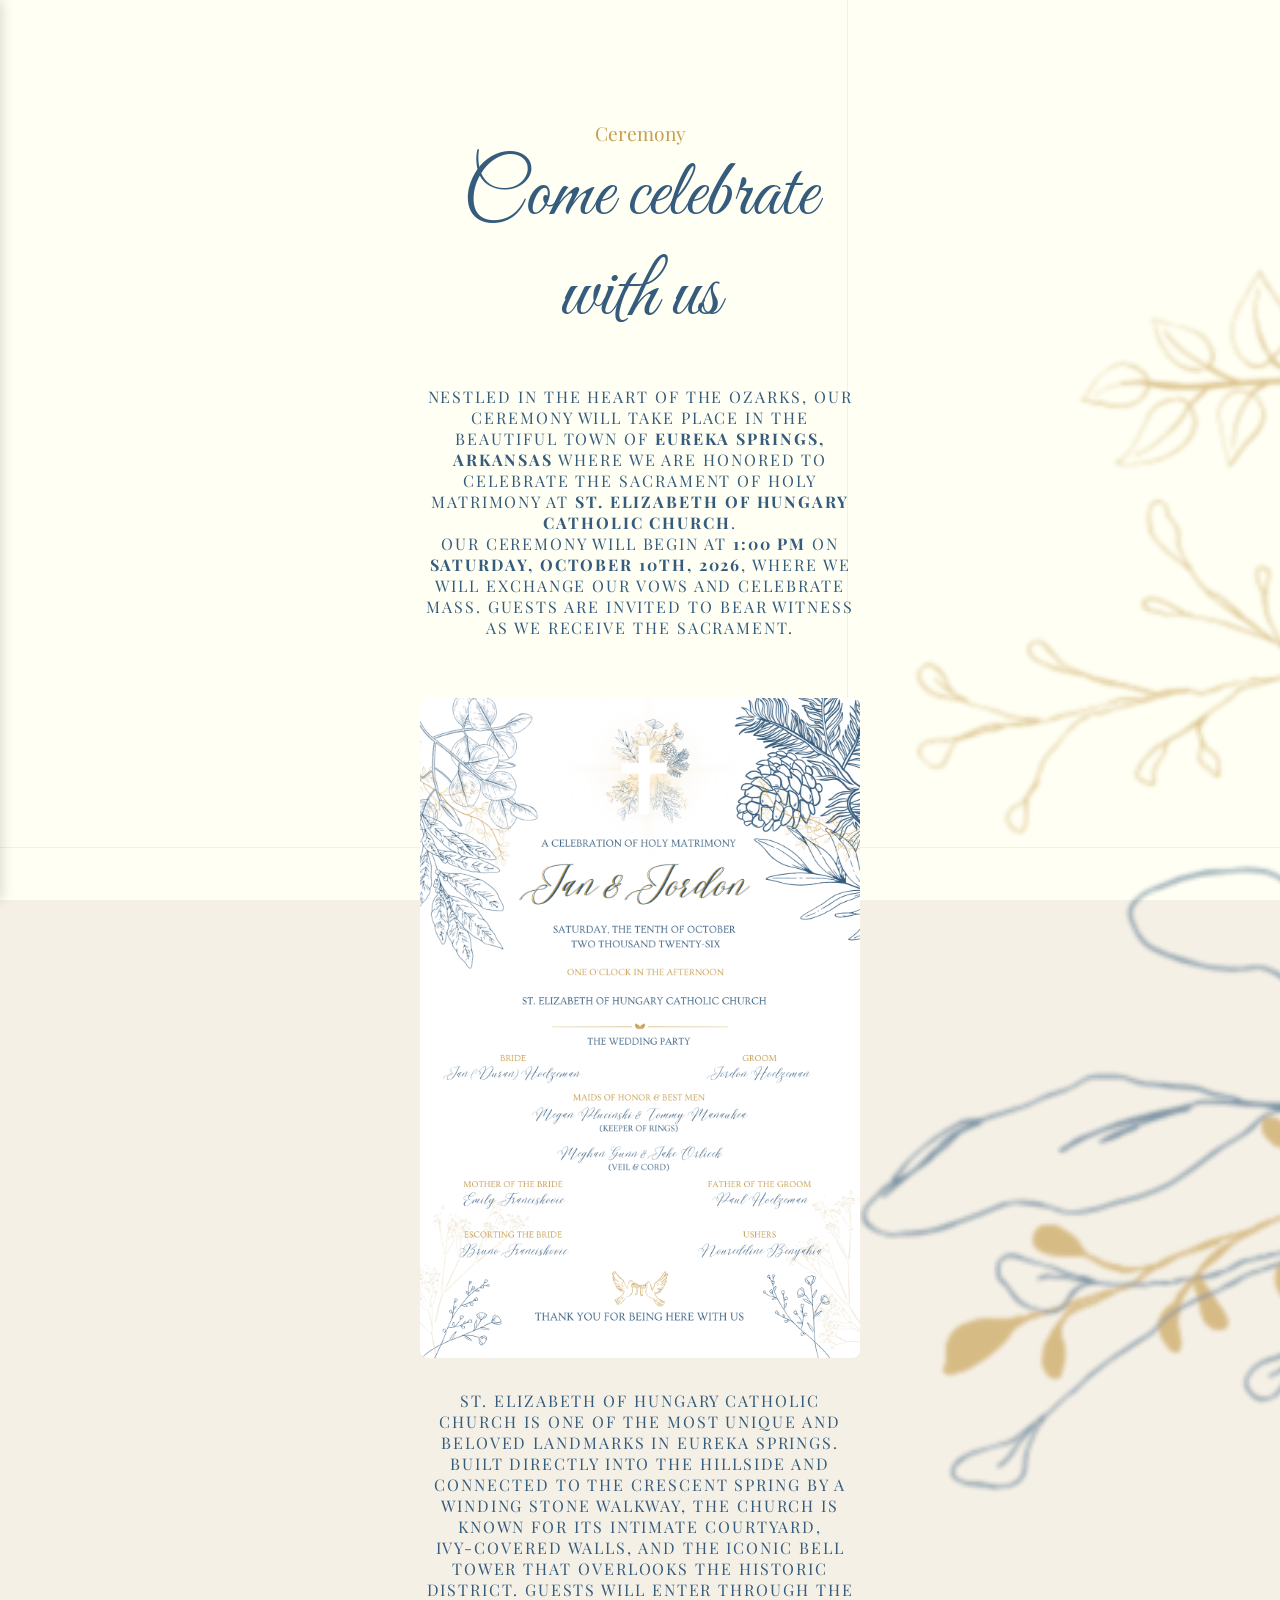
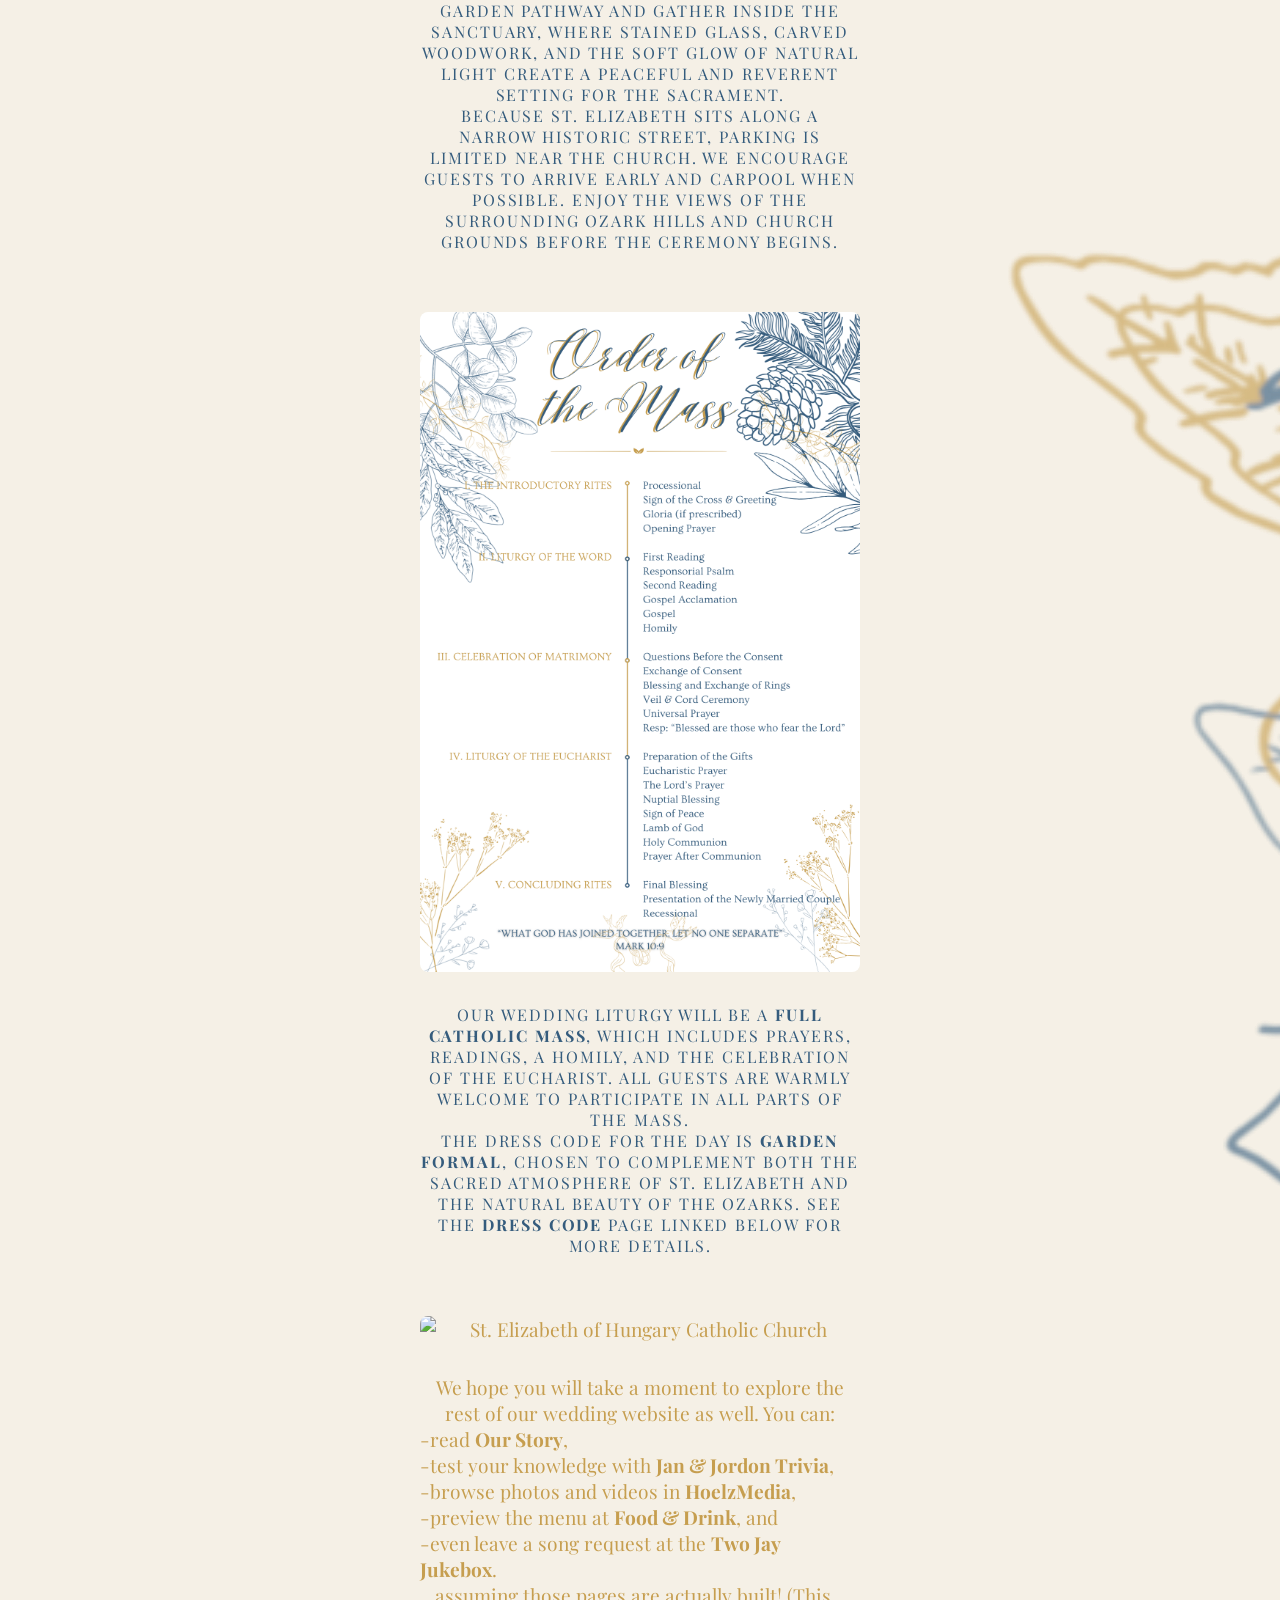
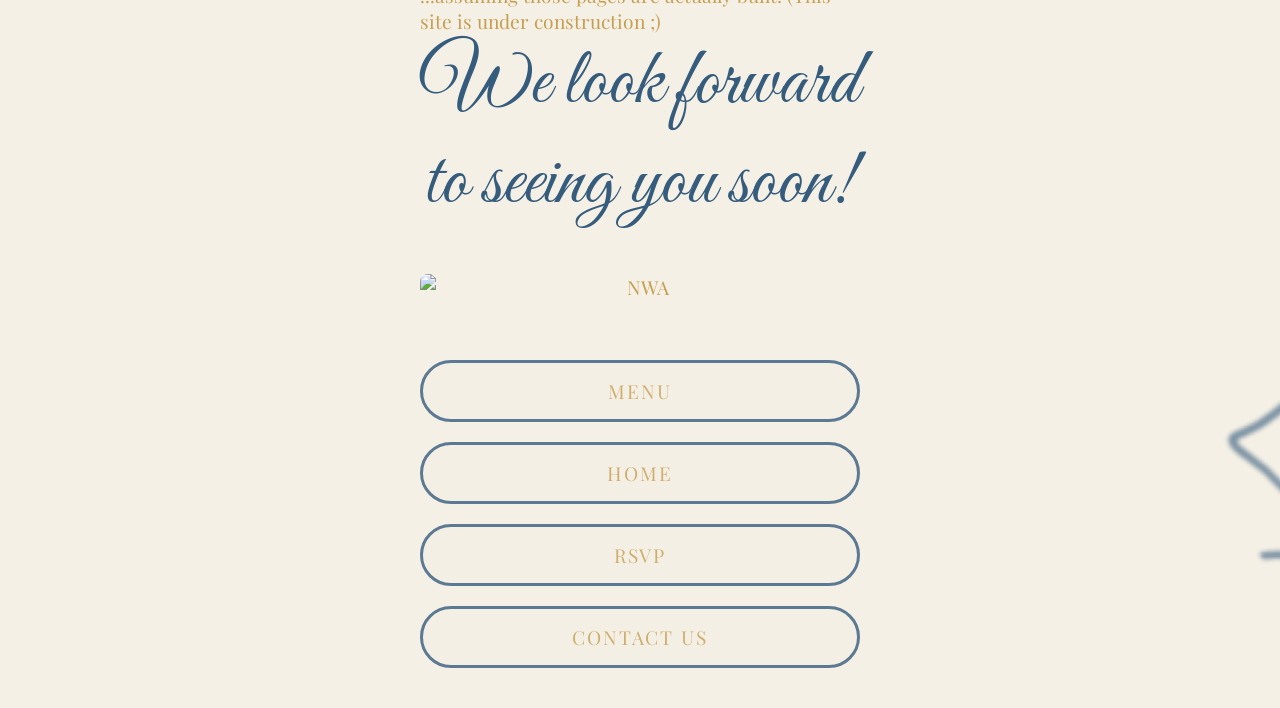
==== commit 83068c86: "Added Menu and Accommodations Added menu, where to stay, updated event details and ceremony details " ====
--- a/ceremony-venue.html
+++ b/ceremony-venue.html
@@ -25,8 +25,7 @@
     <h2>Menu</h2>
     <ul>
       <li><a href="/index.html">Home</a></li>
-      <li><a href="/rsvp.html">RSVP</a></li>   
-      <li><a href="/our-story.html">Our Story</a></li>      
+      <li><a href="/rsvp.html">RSVP</a></li>       
       <li><a href="/event-details.html">Event Details</a></li>
       <li><a href="/ceremony-venue.html">Ceremony</a></li>
       <li><a href="/reception-venue.html">Reception</a></li>
@@ -58,7 +57,7 @@
       </div>
 
       <!-- Image -->
-      <img src="cover.png" class="content-photo"  alt="Participants" class="content-photo fade-in-3">
+      <img src="assets/img/cover.png" class="content-photo"  alt="Participants" class="content-photo fade-in-3">
 
       <!-- Body text block 2 -->
       <!-- Body text block 2 -->
@@ -69,7 +68,7 @@
       </div>
 
       <!-- Image -->
-      <img src="ceremony.png" class="content-photo fade-in-4" alt="Ceremony Itinerary">
+      <img src="assets/img/ceremony.png" class="content-photo fade-in-4" alt="Ceremony Itinerary">
 
       <!-- Body text block 3 -->
       <div class="title-serif fade-in-3">
